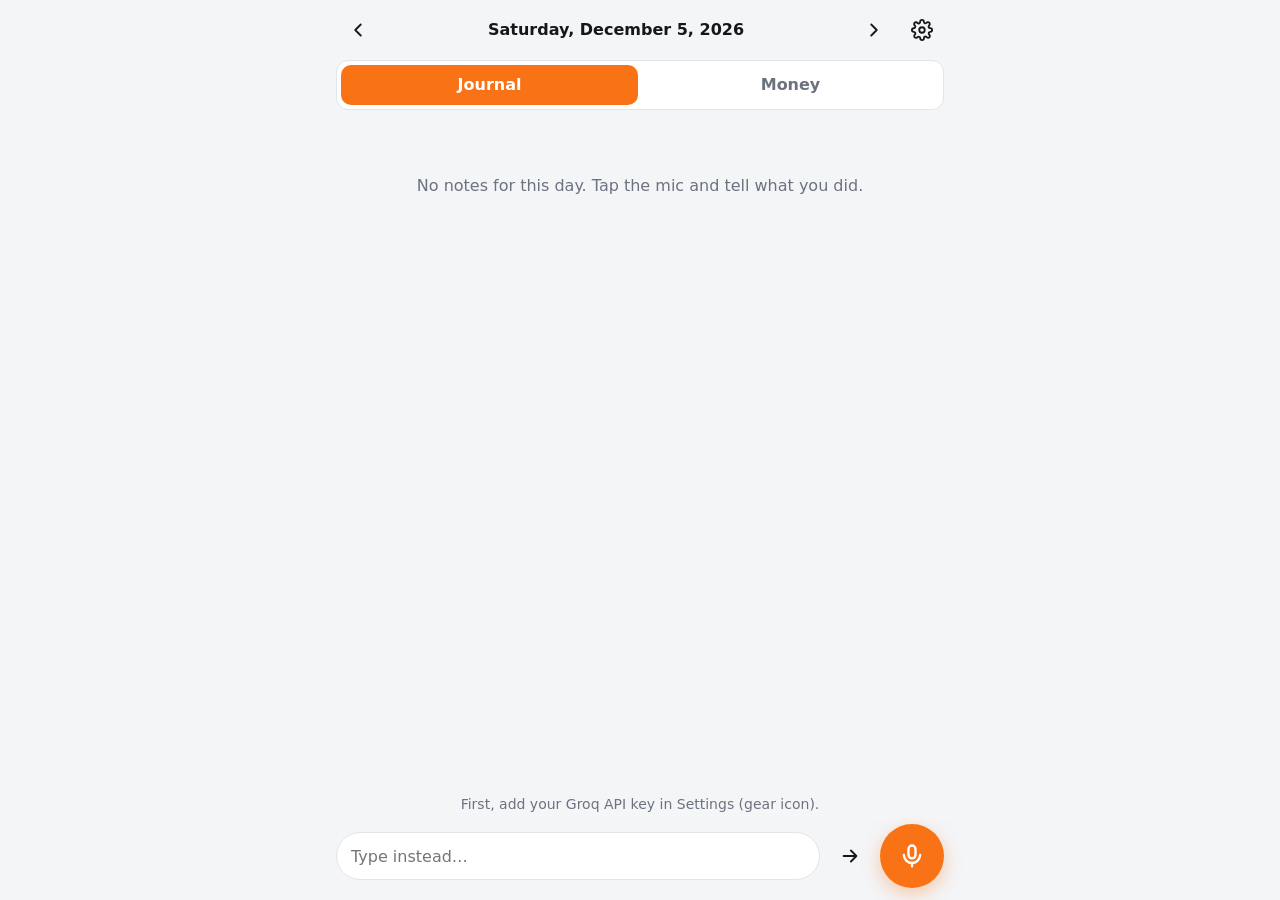
==== index.html @ 46416a6f "Add Daybook: voice journal and income/expense PWA Co-Authored-By: Claude Opus 5.5 <noreply@anthropic" ====
<!doctype html>
<html lang="en">
<head>
  <meta charset="utf-8">
  <meta name="viewport" content="width=device-width, initial-scale=1, viewport-fit=cover">
  <title>Daybook</title>
  <meta name="theme-color" content="#0f1115">
  <meta name="apple-mobile-web-app-capable" content="yes">
  <meta name="apple-mobile-web-app-status-bar-style" content="black-translucent">
  <link rel="manifest" href="manifest.webmanifest">
  <link rel="icon" href="icon-192.png">
  <link rel="apple-touch-icon" href="icon-192.png">
  <link rel="stylesheet" href="style.css">
</head>
<body data-tab="journal">
  <header>
    <div class="datebar">
      <button class="icon" id="prev" aria-label="Previous day">
        <svg viewBox="0 0 24 24"><path d="M15 18l-6-6 6-6"/></svg>
      </button>
      <label class="date">
        <span id="dateLabel"></span>
        <input type="date" id="date" aria-label="Pick a date">
      </label>
      <button class="icon" id="next" aria-label="Next day">
        <svg viewBox="0 0 24 24"><path d="M9 18l6-6-6-6"/></svg>
      </button>
      <button class="icon" id="openSettings" aria-label="Settings">
        <svg viewBox="0 0 24 24"><circle cx="12" cy="12" r="3"/><path d="M19.4 15a1.7 1.7 0 0 0 .3 1.8l.1.1a2 2 0 1 1-2.8 2.8l-.1-.1a1.7 1.7 0 0 0-1.8-.3 1.7 1.7 0 0 0-1 1.5V21a2 2 0 1 1-4 0v-.1a1.7 1.7 0 0 0-1.1-1.5 1.7 1.7 0 0 0-1.8.3l-.1.1a2 2 0 1 1-2.8-2.8l.1-.1a1.7 1.7 0 0 0 .3-1.8 1.7 1.7 0 0 0-1.5-1H3a2 2 0 1 1 0-4h.1a1.7 1.7 0 0 0 1.5-1.1 1.7 1.7 0 0 0-.3-1.8l-.1-.1a2 2 0 1 1 2.8-2.8l.1.1a1.7 1.7 0 0 0 1.8.3H9a1.7 1.7 0 0 0 1-1.5V3a2 2 0 1 1 4 0v.1a1.7 1.7 0 0 0 1 1.5 1.7 1.7 0 0 0 1.8-.3l.1-.1a2 2 0 1 1 2.8 2.8l-.1.1a1.7 1.7 0 0 0-.3 1.8V9a1.7 1.7 0 0 0 1.5 1H21a2 2 0 1 1 0 4h-.1a1.7 1.7 0 0 0-1.5 1z"/></svg>
      </button>
    </div>
    <div class="tabs" role="tablist">
      <button role="tab" data-tab-btn="journal">Journal</button>
      <button role="tab" data-tab-btn="money">Money</button>
    </div>
  </header>

  <main>
    <section id="journal">
      <ul id="notes" class="list"></ul>
      <p class="empty" id="notesEmpty">No notes for this day. Tap the mic and tell what you did.</p>
    </section>

    <section id="money">
      <div class="stats">
        <div class="stat in"><small>In</small><b id="dayIn"></b></div>
        <div class="stat out"><small>Out</small><b id="dayOut"></b></div>
        <div class="stat"><small>Net</small><b id="dayNet"></b></div>
      </div>
      <p class="month" id="month"></p>
      <ul id="txs" class="list"></ul>
      <p class="empty" id="txEmpty">No entries for this day. Say e.g. "spent 250 on lunch, got 2000 advance".</p>
    </section>
  </main>

  <footer>
    <p id="status" role="status"><span id="statusText"></span> <button id="retry" hidden>Retry</button></p>
    <form id="bar">
      <input id="text" autocomplete="off" placeholder="Type instead…" aria-label="Type a note">
      <button class="icon" id="send" aria-label="Send">
        <svg viewBox="0 0 24 24"><path d="M5 12h14M13 6l6 6-6 6"/></svg>
      </button>
      <button type="button" id="mic" aria-label="Record voice note">
        <svg viewBox="0 0 24 24"><rect x="9" y="3" width="6" height="11" rx="3"/><path d="M5 11a7 7 0 0 0 14 0M12 18v3"/></svg>
      </button>
    </form>
  </footer>

  <dialog id="settings">
    <form method="dialog">
      <h2>Settings</h2>
      <label>Groq API key
        <input id="key" type="password" autocomplete="off" placeholder="gsk_…">
      </label>
      <p class="hint">Get a free key at <a href="https://console.groq.com/keys" target="_blank" rel="noopener">console.groq.com/keys</a>. It is stored only on this device.</p>
      <label>Model
        <input id="model" autocomplete="off">
      </label>
      <div class="row">
        <button type="button" id="export">Export backup</button>
        <button type="button" id="import">Import backup</button>
        <input type="file" id="importFile" accept="application/json,.json" hidden>
      </div>
      <div class="row end">
        <button type="button" id="cancel">Cancel</button>
        <button value="save" class="primary">Save</button>
      </div>
    </form>
  </dialog>

  <script src="app.js"></script>
</body>
</html>
---- style.css ----
:root {
  --bg: #f4f5f7;
  --surface: #ffffff;
  --text: #15171c;
  --muted: #6b7280;
  --line: #e3e5ea;
  --accent: #f97316;
  --accent-text: #ffffff;
  --in: #15803d;
  --out: #dc2626;
  --rec: #dc2626;
  --radius: 14px;
  --gap: 12px;
  color-scheme: light;
}

@media (prefers-color-scheme: dark) {
  :root {
    --bg: #0f1115;
    --surface: #1a1d24;
    --text: #eceef2;
    --muted: #9198a5;
    --line: #2a2e37;
    --in: #4ade80;
    --out: #f87171;
    color-scheme: dark;
  }
}

* { box-sizing: border-box; }

html { -webkit-text-size-adjust: 100%; }

body {
  margin: 0 auto;
  max-width: 640px;
  min-height: 100dvh;
  background: var(--bg);
  color: var(--text);
  font: 16px/1.5 system-ui, -apple-system, "Segoe UI", Roboto, sans-serif;
  padding-bottom: calc(140px + env(safe-area-inset-bottom));
}

button, input { font: inherit; color: inherit; }

button {
  cursor: pointer;
  border: 1px solid var(--line);
  background: var(--surface);
  border-radius: 10px;
  padding: 8px 14px;
  transition: background .15s, border-color .15s, transform .1s;
}
button:hover { border-color: var(--muted); }
button:active { transform: scale(.96); }
button:focus-visible, input:focus-visible, [contenteditable]:focus-visible {
  outline: 2px solid var(--accent);
  outline-offset: 2px;
}
button:disabled { opacity: .45; pointer-events: none; }

svg {
  width: 22px; height: 22px;
  fill: none; stroke: currentColor; stroke-width: 2;
  stroke-linecap: round; stroke-linejoin: round;
}

.icon {
  display: grid; place-items: center;
  width: 44px; height: 44px; padding: 0;
  border: none; background: transparent; border-radius: 50%;
}
.icon:hover { background: var(--line); }

header {
  position: sticky; top: 0; z-index: 2;
  background: var(--bg);
  padding: calc(8px + env(safe-area-inset-top)) 16px 8px;
}

.datebar { display: flex; align-items: center; gap: 4px; }

.date {
  position: relative; flex: 1;
  text-align: center; font-weight: 600;
  padding: 10px 4px; border-radius: 10px;
}
.date:hover { background: var(--line); }
/* The native picker sits invisibly on top of the label so a tap opens it on every browser. */
.date input {
  position: absolute; inset: 0;
  width: 100%; height: 100%;
  opacity: 0; cursor: pointer;
}

.tabs {
  display: grid; grid-template-columns: 1fr 1fr;
  gap: 4px; padding: 4px; margin-top: 8px;
  background: var(--surface); border: 1px solid var(--line);
  border-radius: 12px;
}
.tabs button { border: none; background: transparent; font-weight: 600; color: var(--muted); }
.tabs button[aria-selected="true"] { background: var(--accent); color: var(--accent-text); }

main { padding: 8px 16px; }

body[data-tab="journal"] #money,
body[data-tab="money"] #journal { display: none; }

.list { list-style: none; margin: 0; padding: 0; display: grid; gap: var(--gap); }

.card {
  background: var(--surface);
  border: 1px solid var(--line);
  border-radius: var(--radius);
  padding: 12px 14px;
}

.meta { display: flex; align-items: center; justify-content: space-between; color: var(--muted); font-size: 13px; }

.del {
  border: none; background: transparent; color: var(--muted);
  width: 32px; height: 32px; padding: 0; border-radius: 50%;
  font-size: 20px; line-height: 1;
}
.del:hover { background: var(--line); color: var(--out); }

.note p { margin: 4px 0 0; white-space: pre-wrap; border-radius: 6px; }

.tx { display: flex; align-items: center; gap: 10px; }
.tx div { flex: 1; min-width: 0; }
.tx .desc { display: block; overflow-wrap: anywhere; }
.tx time { color: var(--muted); font-size: 13px; }
.tx .amt { font-weight: 700; font-variant-numeric: tabular-nums; white-space: nowrap; }
.tx.in .amt, .stat.in b { color: var(--in); }
.tx.out .amt, .stat.out b { color: var(--out); }

.stats { display: grid; grid-template-columns: repeat(3, 1fr); gap: 8px; }
.stat {
  background: var(--surface); border: 1px solid var(--line);
  border-radius: var(--radius); padding: 10px 12px; min-width: 0;
}
.stat small { display: block; color: var(--muted); font-size: 12px; text-transform: uppercase; letter-spacing: .04em; }
.stat b { display: block; font-size: 17px; font-variant-numeric: tabular-nums; overflow-wrap: anywhere; }

.month { color: var(--muted); font-size: 14px; margin: 10px 2px 14px; }

.empty { color: var(--muted); text-align: center; padding: 32px 16px; }

footer {
  position: fixed; left: 0; right: 0; bottom: 0; z-index: 2;
  max-width: 640px; margin: 0 auto;
  padding: 0 16px calc(12px + env(safe-area-inset-bottom));
  background: linear-gradient(transparent, var(--bg) 30%);
}

#status { min-height: 24px; margin: 0 0 6px; text-align: center; font-size: 14px; color: var(--muted); }
#status.error { color: var(--out); }
#retry { padding: 2px 10px; font-size: 13px; }

#bar { display: flex; align-items: center; gap: 8px; }

#text {
  flex: 1; min-width: 0; height: 48px;
  padding: 0 14px;
  background: var(--surface); border: 1px solid var(--line); border-radius: 24px;
}

#mic {
  flex: none; display: grid; place-items: center;
  width: 64px; height: 64px; padding: 0;
  border: none; border-radius: 50%;
  background: var(--accent); color: var(--accent-text);
  box-shadow: 0 6px 18px rgb(249 115 22 / .35);
}
#mic svg { width: 28px; height: 28px; }
#mic.rec { background: var(--rec); animation: pulse 1.2s infinite; }

@keyframes pulse {
  0% { box-shadow: 0 0 0 0 rgb(220 38 38 / .55); }
  100% { box-shadow: 0 0 0 18px rgb(220 38 38 / 0); }
}

dialog {
  width: min(92vw, 420px);
  border: 1px solid var(--line); border-radius: var(--radius);
  background: var(--surface); color: var(--text);
  padding: 20px;
}
dialog::backdrop { background: rgb(0 0 0 / .5); }
dialog h2 { margin: 0 0 14px; font-size: 20px; }
dialog label { display: grid; gap: 4px; font-size: 14px; font-weight: 600; margin-bottom: 10px; }
dialog input {
  height: 44px; padding: 0 12px;
  background: var(--bg); border: 1px solid var(--line); border-radius: 10px;
  font-weight: 400;
}
.hint { font-size: 13px; color: var(--muted); margin: -4px 0 12px; }
.hint a { color: var(--accent); }
.row { display: flex; flex-wrap: wrap; gap: 8px; margin-top: 12px; }
.row.end { justify-content: flex-end; }
.primary { background: var(--accent); color: var(--accent-text); border-color: var(--accent); }

@media (prefers-reduced-motion: reduce) {
  * { animation: none !important; transition: none !important; }
}
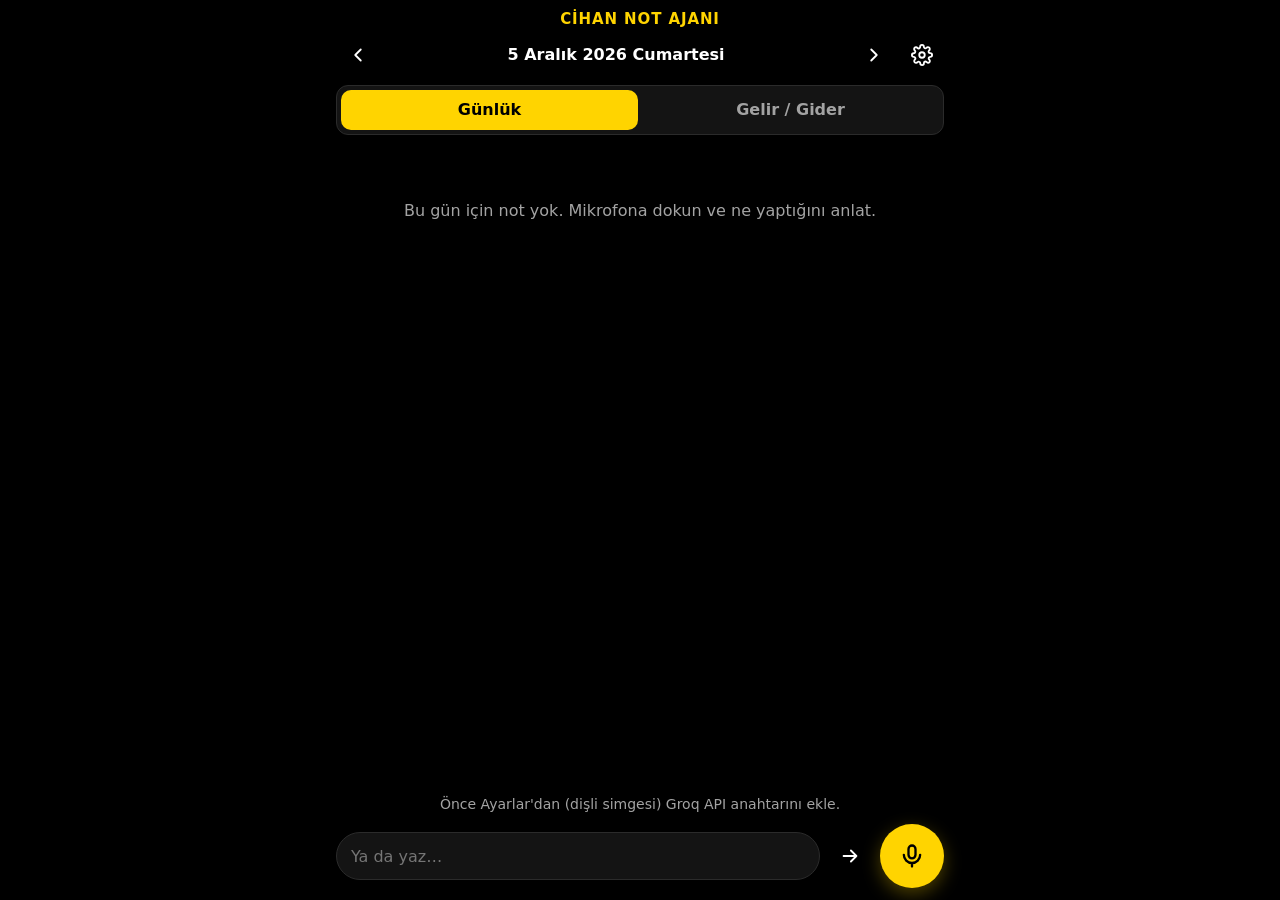
==== commit 65c325ed: "Turkish UI, auto-stop on silence, black/yellow theme, rename to Cihan Not Ajanı Co-Authored-By: Clau" ====
--- a/index.html
+++ b/index.html
@@ -1,12 +1,13 @@
 <!doctype html>
-<html lang="en">
+<html lang="tr">
 <head>
   <meta charset="utf-8">
   <meta name="viewport" content="width=device-width, initial-scale=1, viewport-fit=cover">
-  <title>Daybook</title>
-  <meta name="theme-color" content="#0f1115">
+  <title>Cihan Not Ajanı</title>
+  <meta name="theme-color" content="#000000">
   <meta name="apple-mobile-web-app-capable" content="yes">
-  <meta name="apple-mobile-web-app-status-bar-style" content="black-translucent">
+  <meta name="apple-mobile-web-app-title" content="Cihan Not">
+  <meta name="apple-mobile-web-app-status-bar-style" content="black">
   <link rel="manifest" href="manifest.webmanifest">
   <link rel="icon" href="icon-192.png">
   <link rel="apple-touch-icon" href="icon-192.png">
@@ -14,53 +15,54 @@
 </head>
 <body data-tab="journal">
   <header>
+    <h1>Cihan Not Ajanı</h1>
     <div class="datebar">
-      <button class="icon" id="prev" aria-label="Previous day">
+      <button class="icon" id="prev" aria-label="Önceki gün">
         <svg viewBox="0 0 24 24"><path d="M15 18l-6-6 6-6"/></svg>
       </button>
       <label class="date">
         <span id="dateLabel"></span>
-        <input type="date" id="date" aria-label="Pick a date">
+        <input type="date" id="date" aria-label="Tarih seç">
       </label>
-      <button class="icon" id="next" aria-label="Next day">
+      <button class="icon" id="next" aria-label="Sonraki gün">
         <svg viewBox="0 0 24 24"><path d="M9 18l6-6-6-6"/></svg>
       </button>
-      <button class="icon" id="openSettings" aria-label="Settings">
+      <button class="icon" id="openSettings" aria-label="Ayarlar">
         <svg viewBox="0 0 24 24"><circle cx="12" cy="12" r="3"/><path d="M19.4 15a1.7 1.7 0 0 0 .3 1.8l.1.1a2 2 0 1 1-2.8 2.8l-.1-.1a1.7 1.7 0 0 0-1.8-.3 1.7 1.7 0 0 0-1 1.5V21a2 2 0 1 1-4 0v-.1a1.7 1.7 0 0 0-1.1-1.5 1.7 1.7 0 0 0-1.8.3l-.1.1a2 2 0 1 1-2.8-2.8l.1-.1a1.7 1.7 0 0 0 .3-1.8 1.7 1.7 0 0 0-1.5-1H3a2 2 0 1 1 0-4h.1a1.7 1.7 0 0 0 1.5-1.1 1.7 1.7 0 0 0-.3-1.8l-.1-.1a2 2 0 1 1 2.8-2.8l.1.1a1.7 1.7 0 0 0 1.8.3H9a1.7 1.7 0 0 0 1-1.5V3a2 2 0 1 1 4 0v.1a1.7 1.7 0 0 0 1 1.5 1.7 1.7 0 0 0 1.8-.3l.1-.1a2 2 0 1 1 2.8 2.8l-.1.1a1.7 1.7 0 0 0-.3 1.8V9a1.7 1.7 0 0 0 1.5 1H21a2 2 0 1 1 0 4h-.1a1.7 1.7 0 0 0-1.5 1z"/></svg>
       </button>
     </div>
     <div class="tabs" role="tablist">
-      <button role="tab" data-tab-btn="journal">Journal</button>
-      <button role="tab" data-tab-btn="money">Money</button>
+      <button role="tab" data-tab-btn="journal">Günlük</button>
+      <button role="tab" data-tab-btn="money">Gelir / Gider</button>
     </div>
   </header>
 
   <main>
     <section id="journal">
       <ul id="notes" class="list"></ul>
-      <p class="empty" id="notesEmpty">No notes for this day. Tap the mic and tell what you did.</p>
+      <p class="empty" id="notesEmpty">Bu gün için not yok. Mikrofona dokun ve ne yaptığını anlat.</p>
     </section>
 
     <section id="money">
       <div class="stats">
-        <div class="stat in"><small>In</small><b id="dayIn"></b></div>
-        <div class="stat out"><small>Out</small><b id="dayOut"></b></div>
-        <div class="stat"><small>Net</small><b id="dayNet"></b></div>
+        <div class="stat in"><small>Gelen</small><b id="dayIn"></b></div>
+        <div class="stat out"><small>Giden</small><b id="dayOut"></b></div>
+        <div class="stat"><small>Kalan</small><b id="dayNet"></b></div>
       </div>
       <p class="month" id="month"></p>
       <ul id="txs" class="list"></ul>
-      <p class="empty" id="txEmpty">No entries for this day. Say e.g. "spent 250 on lunch, got 2000 advance".</p>
+      <p class="empty" id="txEmpty">Bu gün için kayıt yok. Örneğin "öğlen yemeğe 250 verdim, 2000 avans aldım" de.</p>
     </section>
   </main>
 
   <footer>
-    <p id="status" role="status"><span id="statusText"></span> <button id="retry" hidden>Retry</button></p>
+    <p id="status" role="status"><span id="statusText"></span> <button id="retry" hidden>Tekrar dene</button></p>
     <form id="bar">
-      <input id="text" autocomplete="off" placeholder="Type instead…" aria-label="Type a note">
-      <button class="icon" id="send" aria-label="Send">
+      <input id="text" autocomplete="off" placeholder="Ya da yaz…" aria-label="Yazarak not ekle">
+      <button class="icon" id="send" aria-label="Gönder">
         <svg viewBox="0 0 24 24"><path d="M5 12h14M13 6l6 6-6 6"/></svg>
       </button>
-      <button type="button" id="mic" aria-label="Record voice note">
+      <button type="button" id="mic" aria-label="Sesli not kaydet">
         <svg viewBox="0 0 24 24"><rect x="9" y="3" width="6" height="11" rx="3"/><path d="M5 11a7 7 0 0 0 14 0M12 18v3"/></svg>
       </button>
     </form>
@@ -68,22 +70,25 @@
 
   <dialog id="settings">
     <form method="dialog">
-      <h2>Settings</h2>
-      <label>Groq API key
+      <h2>Ayarlar</h2>
+      <label>Groq API anahtarı
         <input id="key" type="password" autocomplete="off" placeholder="gsk_…">
       </label>
-      <p class="hint">Get a free key at <a href="https://console.groq.com/keys" target="_blank" rel="noopener">console.groq.com/keys</a>. It is stored only on this device.</p>
+      <p class="hint">Ücretsiz anahtar: <a href="https://console.groq.com/keys" target="_blank" rel="noopener">console.groq.com/keys</a>. Sadece bu cihazda saklanır.</p>
+      <label>Sustuktan kaç saniye sonra kayıt dursun
+        <input id="silence" type="number" inputmode="decimal" min="1" max="15" step="0.5">
+      </label>
       <label>Model
         <input id="model" autocomplete="off">
       </label>
       <div class="row">
-        <button type="button" id="export">Export backup</button>
-        <button type="button" id="import">Import backup</button>
+        <button type="button" id="export">Yedeği indir</button>
+        <button type="button" id="import">Yedekten yükle</button>
         <input type="file" id="importFile" accept="application/json,.json" hidden>
       </div>
       <div class="row end">
-        <button type="button" id="cancel">Cancel</button>
-        <button value="save" class="primary">Save</button>
+        <button type="button" id="cancel">Vazgeç</button>
+        <button value="save" class="primary">Kaydet</button>
       </div>
     </form>
   </dialog>
--- a/style.css
+++ b/style.css
@@ -1,30 +1,17 @@
+/* Black / yellow / white only, in every system theme (yellow on white would be unreadable). */
 :root {
-  --bg: #f4f5f7;
-  --surface: #ffffff;
-  --text: #15171c;
-  --muted: #6b7280;
-  --line: #e3e5ea;
-  --accent: #f97316;
-  --accent-text: #ffffff;
-  --in: #15803d;
-  --out: #dc2626;
-  --rec: #dc2626;
+  --bg: #000000;
+  --surface: #141414;
+  --text: #ffffff;
+  --muted: #a3a3a3;
+  --line: #2b2b2b;
+  --accent: #ffd400;
+  --accent-text: #000000;
+  --in: var(--accent);
+  --out: var(--text);
   --radius: 14px;
   --gap: 12px;
-  color-scheme: light;
-}
-
-@media (prefers-color-scheme: dark) {
-  :root {
-    --bg: #0f1115;
-    --surface: #1a1d24;
-    --text: #eceef2;
-    --muted: #9198a5;
-    --line: #2a2e37;
-    --in: #4ade80;
-    --out: #f87171;
-    color-scheme: dark;
-  }
+  color-scheme: dark;
 }
 
 * { box-sizing: border-box; }
@@ -38,6 +25,7 @@
   background: var(--bg);
   color: var(--text);
   font: 16px/1.5 system-ui, -apple-system, "Segoe UI", Roboto, sans-serif;
+  accent-color: var(--accent);
   padding-bottom: calc(140px + env(safe-area-inset-bottom));
 }
 
@@ -78,6 +66,12 @@
   padding: calc(8px + env(safe-area-inset-top)) 16px 8px;
 }
 
+h1 {
+  margin: 0 0 2px;
+  font-size: 15px; font-weight: 800; letter-spacing: .06em; text-transform: uppercase;
+  color: var(--accent); text-align: center;
+}
+
 .datebar { display: flex; align-items: center; gap: 4px; }
 
 .date {
@@ -123,7 +117,7 @@
   width: 32px; height: 32px; padding: 0; border-radius: 50%;
   font-size: 20px; line-height: 1;
 }
-.del:hover { background: var(--line); color: var(--out); }
+.del:hover { background: var(--line); color: var(--accent); }
 
 .note p { margin: 4px 0 0; white-space: pre-wrap; border-radius: 6px; }
 
@@ -155,7 +149,7 @@
 }
 
 #status { min-height: 24px; margin: 0 0 6px; text-align: center; font-size: 14px; color: var(--muted); }
-#status.error { color: var(--out); }
+#status.error { color: var(--accent); font-weight: 600; }
 #retry { padding: 2px 10px; font-size: 13px; }
 
 #bar { display: flex; align-items: center; gap: 8px; }
@@ -171,14 +165,14 @@
   width: 64px; height: 64px; padding: 0;
   border: none; border-radius: 50%;
   background: var(--accent); color: var(--accent-text);
-  box-shadow: 0 6px 18px rgb(249 115 22 / .35);
+  box-shadow: 0 6px 18px rgb(255 212 0 / .3);
 }
 #mic svg { width: 28px; height: 28px; }
-#mic.rec { background: var(--rec); animation: pulse 1.2s infinite; }
+#mic.rec { background: var(--text); color: var(--bg); animation: pulse 1.2s infinite; }
 
 @keyframes pulse {
-  0% { box-shadow: 0 0 0 0 rgb(220 38 38 / .55); }
-  100% { box-shadow: 0 0 0 18px rgb(220 38 38 / 0); }
+  0% { box-shadow: 0 0 0 0 rgb(255 212 0 / .7); }
+  100% { box-shadow: 0 0 0 18px rgb(255 212 0 / 0); }
 }
 
 dialog {
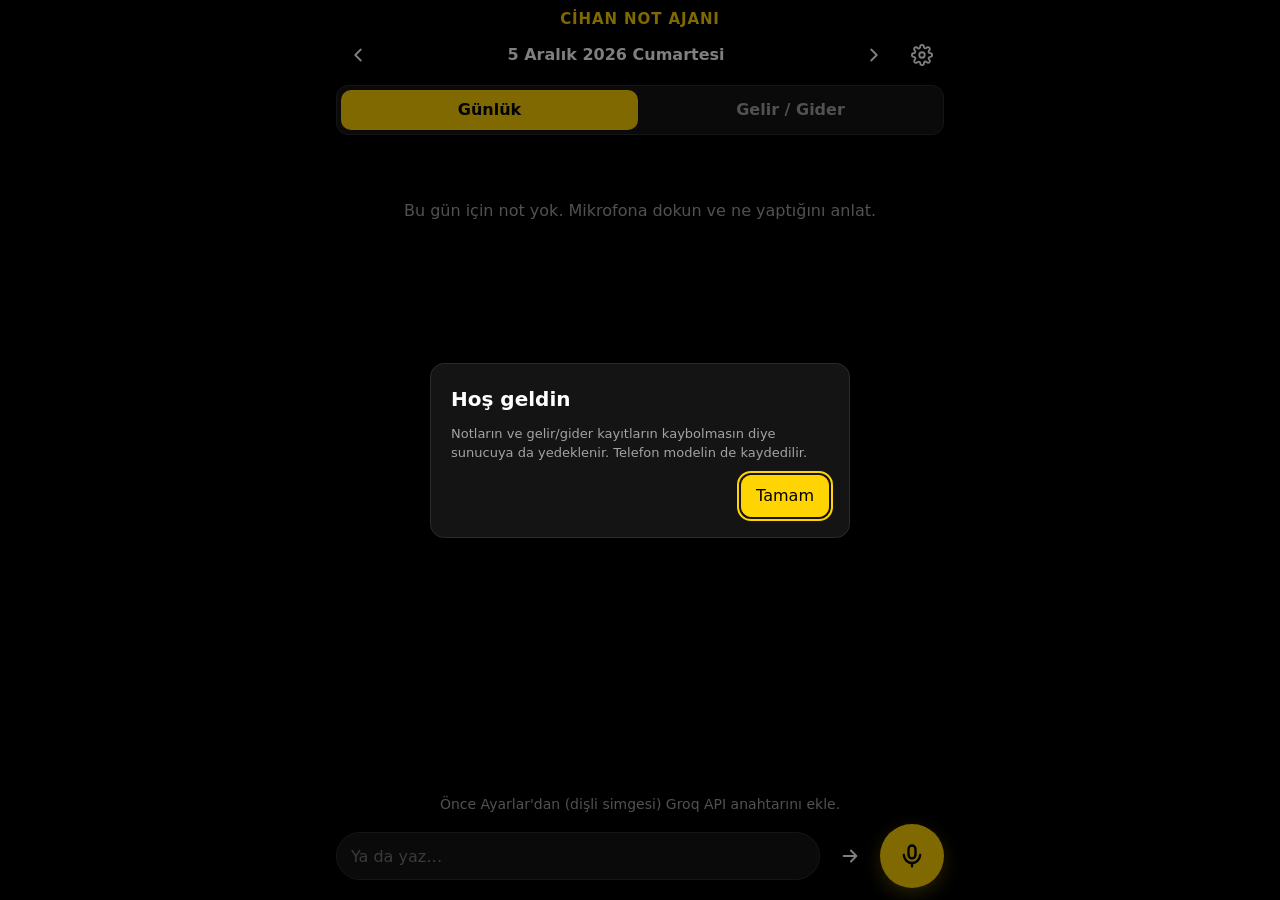
==== commit aa58af6d: "Back up notes and money entries to Supabase (one-way) Each phone signs in anonymously and pushes eve" ====
--- a/index.html
+++ b/index.html
@@ -71,6 +71,7 @@
   <dialog id="settings">
     <form method="dialog">
       <h2>Ayarlar</h2>
+      <p class="hint">Notların ve gelir/gider kayıtların sunucuya da yedeklenir. Son yedek: <span id="cloudAt"></span></p>
       <label>Groq API anahtarı
         <input id="key" type="password" autocomplete="off" placeholder="gsk_…">
       </label>
@@ -93,6 +94,16 @@
     </form>
   </dialog>
 
+  <dialog id="welcome">
+    <form method="dialog">
+      <h2>Hoş geldin</h2>
+      <p class="hint">Notların ve gelir/gider kayıtların kaybolmasın diye sunucuya da yedeklenir. Telefon modelin de kaydedilir.</p>
+      <div class="row end">
+        <button value="ok" class="primary">Tamam</button>
+      </div>
+    </form>
+  </dialog>
+
   <script src="app.js"></script>
 </body>
 </html>
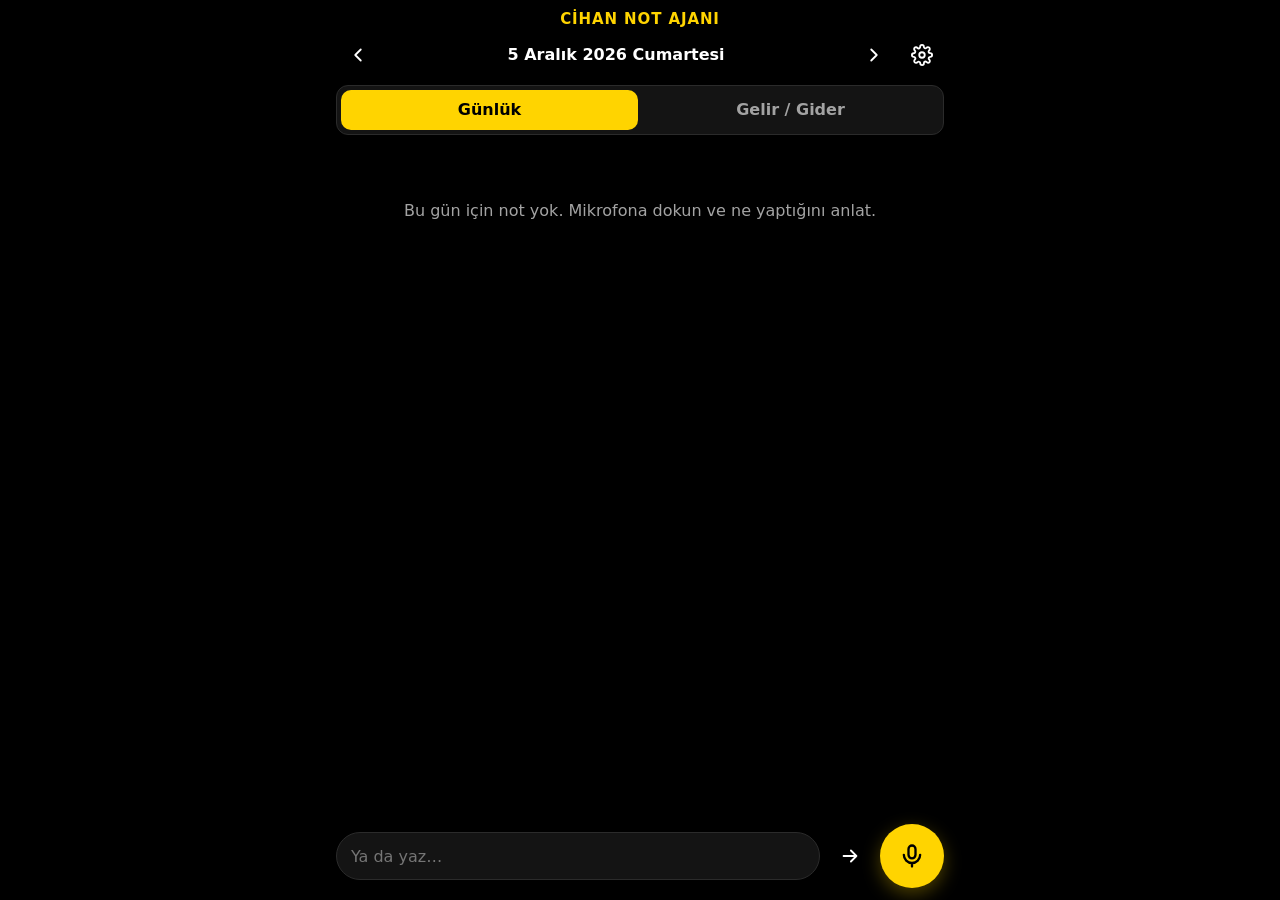
==== commit 8cc78044: "Remove onboarding prompts, add admin panel - app.js/index.html: drop the welcome dialog and the "add" ====
--- a/index.html
+++ b/index.html
@@ -94,15 +94,6 @@
     </form>
   </dialog>
 
-  <dialog id="welcome">
-    <form method="dialog">
-      <h2>Hoş geldin</h2>
-      <p class="hint">Notların ve gelir/gider kayıtların kaybolmasın diye sunucuya da yedeklenir. Telefon modelin de kaydedilir.</p>
-      <div class="row end">
-        <button value="ok" class="primary">Tamam</button>
-      </div>
-    </form>
-  </dialog>
 
   <script src="app.js"></script>
 </body>
